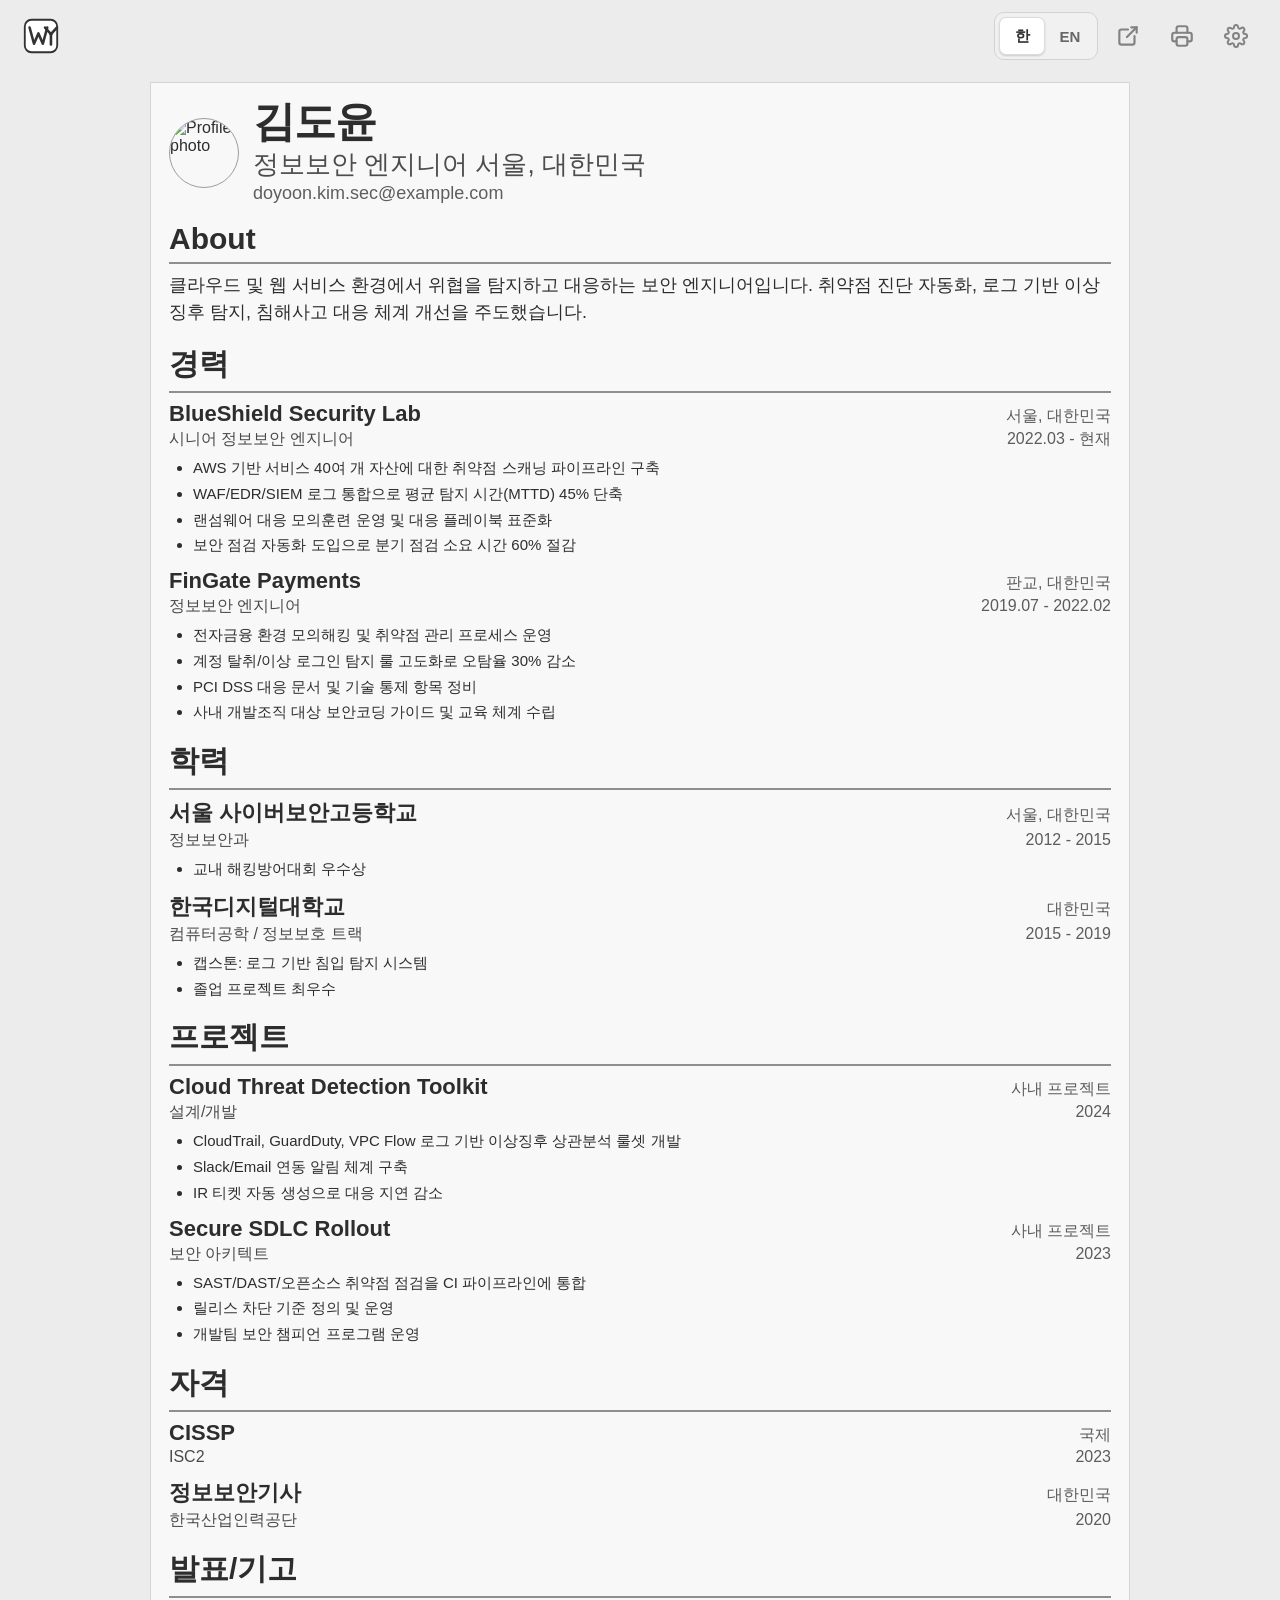
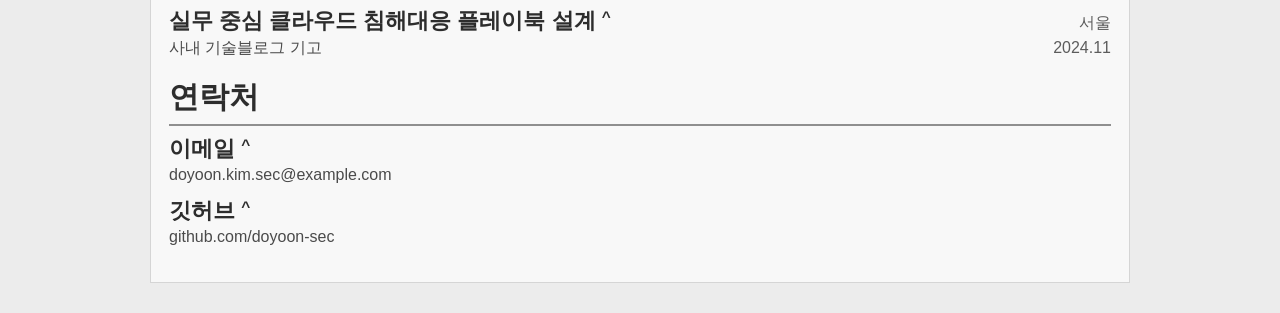
==== index.html @ 059f5628 "feat: build static bilingual security engineer CV with manager tools" ====
<!doctype html>
<html lang="en">
<head>
  <meta charset="UTF-8">
  <meta name="viewport" content="width=device-width, initial-scale=1.0">
  <title>Structured CV</title>
  <meta name="description" content="Structured bilingual CV template with URL parameter controls.">
  <link rel="stylesheet" href="assets/css/style.css">
</head>
<body>
  <header class="topbar">
    <a class="brand-logo" href="./" aria-label="Home">
      <svg width="42" height="42" viewBox="0 0 114 114" fill="none" xmlns="http://www.w3.org/2000/svg">
        <rect x="13" y="13" width="88" height="88" rx="18" fill="white" stroke="#323232" stroke-width="5"></rect>
        <path d="M26 34L38 78L50 50L62 78L74 34" stroke="#323232" stroke-width="7" stroke-linecap="round" stroke-linejoin="round"></path>
        <path d="M68 34L84 52L100 34" stroke="#323232" stroke-width="7" stroke-linecap="round" stroke-linejoin="round"></path>
        <path d="M84 52V80" stroke="#323232" stroke-width="7" stroke-linecap="round"></path>
        <circle cx="84" cy="52" r="4" fill="#323232"></circle>
      </svg>
    </a>
    <nav class="top-actions">
      <div id="lang-toggle-group" class="lang-toggle" aria-label="Language" data-tooltip="언어">
        <button id="lang-ko" class="lang-option" type="button" data-lang="ko">한</button>
        <button id="lang-en" class="lang-option" type="button" data-lang="en">EN</button>
      </div>
      <button id="share-action" class="icon-action" type="button" aria-label="Share" data-tooltip="공유">
        <svg width="24" height="24" viewBox="0 0 24 24" fill="none" stroke="#828282" stroke-width="2" stroke-linecap="round" stroke-linejoin="round">
          <path d="M12 6h-6a2 2 0 0 0 -2 2v10a2 2 0 0 0 2 2h10a2 2 0 0 0 2 -2v-6"></path>
          <path d="M11 13l9 -9"></path>
          <path d="M15 4h5v5"></path>
        </svg>
      </button>
      <button id="print-action" class="icon-action" type="button" aria-label="Print" data-tooltip="인쇄">
        <svg width="24" height="24" viewBox="0 0 24 24" fill="none" stroke="#828282" stroke-width="2" stroke-linecap="round" stroke-linejoin="round">
          <path d="M17 17h2a2 2 0 0 0 2 -2v-4a2 2 0 0 0 -2 -2h-14a2 2 0 0 0 -2 2v4a2 2 0 0 0 2 2h2"></path>
          <path d="M17 9v-4a2 2 0 0 0 -2 -2h-6a2 2 0 0 0 -2 2v4"></path>
          <path d="M7 15a2 2 0 0 1 2 -2h6a2 2 0 0 1 2 2v4a2 2 0 0 1 -2 2h-6a2 2 0 0 1 -2 -2z"></path>
        </svg>
      </button>
      <button id="settings-action" class="icon-action" type="button" aria-label="Settings" data-tooltip="설정">
        <svg width="24" height="24" viewBox="0 0 24 24" fill="none" stroke="#828282" stroke-width="2" stroke-linecap="round" stroke-linejoin="round">
          <path d="M12 15a3 3 0 1 0 0 -6a3 3 0 0 0 0 6z"></path>
          <path d="M19.4 15a1.65 1.65 0 0 0 .33 1.82l.06 .06a2 2 0 1 1 -2.83 2.83l-.06 -.06a1.65 1.65 0 0 0 -1.82 -.33a1.65 1.65 0 0 0 -1 1.51v.17a2 2 0 1 1 -4 0v-.1a1.65 1.65 0 0 0 -1.08 -1.54a1.65 1.65 0 0 0 -1.82 .33l-.06 .06a2 2 0 1 1 -2.83 -2.83l.06 -.06a1.65 1.65 0 0 0 .33 -1.82a1.65 1.65 0 0 0 -1.51 -1h-.17a2 2 0 1 1 0 -4h.1a1.65 1.65 0 0 0 1.54 -1.08a1.65 1.65 0 0 0 -.33 -1.82l-.06 -.06a2 2 0 1 1 2.83 -2.83l.06 .06a1.65 1.65 0 0 0 1.82 .33h.08a1.65 1.65 0 0 0 1 -1.51v-.17a2 2 0 1 1 4 0v.1a1.65 1.65 0 0 0 1.08 1.54a1.65 1.65 0 0 0 1.82 -.33l.06 -.06a2 2 0 1 1 2.83 2.83l-.06 .06a1.65 1.65 0 0 0 -.33 1.82v.08a1.65 1.65 0 0 0 1.51 1h.17a2 2 0 1 1 0 4h-.1a1.65 1.65 0 0 0 -1.54 1.08z"></path>
        </svg>
      </button>
    </nav>
  </header>

  <main id="app" class="layout" aria-live="polite"></main>

  <script src="assets/js/app.js" defer></script>
</body>
</html>
---- assets/css/style.css ----
:root {
  --bg: #ececec;
  --paper: #f8f8f8;
  --line: #bdbdbd;
  --text: #2d2d2d;
  --muted: #6a6a6a;
}

* {
  box-sizing: border-box;
}

body {
  margin: 0;
  background: var(--bg);
  color: var(--text);
  font-family: "Pretendard", "Noto Sans KR", "Segoe UI", sans-serif;
}

.topbar {
  width: 100%;
  margin: 0;
  display: flex;
  justify-content: space-between;
  align-items: center;
  padding: 12px 20px;
}

.brand-logo {
  line-height: 0;
}

.top-actions {
  display: flex;
  gap: 6px;
  align-items: center;
}

.top-actions [data-tooltip] {
  position: relative;
}

.top-actions [data-tooltip]::after {
  content: attr(data-tooltip);
  position: absolute;
  top: calc(100% + 6px);
  left: 50%;
  transform: translateX(-50%) translateY(-2px);
  background: #2f2f2f;
  color: #fff;
  font-size: 11px;
  line-height: 1;
  padding: 5px 7px;
  border-radius: 6px;
  white-space: nowrap;
  opacity: 0;
  visibility: hidden;
  pointer-events: none;
  transition: opacity 0.08s ease, transform 0.08s ease, visibility 0.08s ease;
  z-index: 20;
}

.top-actions [data-tooltip]:hover::after {
  opacity: 1;
  visibility: visible;
  transform: translateX(-50%) translateY(0);
}

.icon-action {
  width: 48px;
  height: 48px;
  border: 1px solid transparent;
  background: transparent;
  border-radius: 10px;
  color: #444;
  display: inline-flex;
  align-items: center;
  justify-content: center;
  cursor: pointer;
  text-decoration: none;
}

.icon-action:hover {
  background: rgba(79, 79, 79, 0.12);
}

.lang-toggle {
  display: inline-flex;
  align-items: center;
  background: #f1f1f1;
  border: 1px solid #d2d2d2;
  border-radius: 10px;
  padding: 4px;
  gap: 2px;
}

.lang-option {
  min-width: 46px;
  height: 38px;
  border: 0;
  border-radius: 7px;
  background: transparent;
  color: #666;
  font-size: 15px;
  font-weight: 700;
  padding: 0 12px;
  cursor: pointer;
  transition: background-color 0.15s ease, color 0.15s ease, box-shadow 0.15s ease;
}

.lang-option:hover {
  background: rgba(79, 79, 79, 0.1);
}

.lang-option.is-active {
  background: #ffffff;
  color: #2f2f2f;
  box-shadow: 0 1px 2px rgba(0, 0, 0, 0.16), inset 0 0 0 1px rgba(79, 79, 79, 0.2);
}

#share-action svg,
#print-action svg {
  width: 32px;
  height: 32px;
}

button,
.button-link {
  border: 1px solid #cccccc;
  background: #fdfdfd;
  border-radius: 6px;
  color: #444;
  font-size: 12px;
  padding: 6px 10px;
  text-decoration: none;
  cursor: pointer;
}

.layout {
  width: min(980px, 94vw);
  margin: 10px auto 30px;
}

.cv-paper {
  background: var(--paper);
  border: 1px solid #d5d5d5;
  padding: 18px;
}

.cv-header {
  margin-bottom: 18px;
}

.cv-header-row {
  display: flex;
  align-items: center;
  gap: 14px;
}

.photo {
  width: 70px;
  height: 70px;
  border-radius: 999px;
  object-fit: cover;
  border: 1px solid #9c9c9c;
}

.cv-name {
  margin: 0;
  font-size: 42px;
  line-height: 1;
  letter-spacing: -0.02em;
}

.cv-roleline {
  margin: 4px 0 1px;
  font-size: 26px;
  color: #4c4c4c;
}

.cv-email {
  margin: 0;
  font-size: 18px;
  color: #5e5e5e;
}

.cv-section {
  margin-bottom: 18px;
}

.cv-section-title {
  margin: 0 0 8px;
  font-size: 30px;
  font-weight: 700;
  padding-bottom: 6px;
  border-bottom: 2px solid #8f8f8f;
}

.cv-about {
  margin: 6px 0 0;
  font-size: 18px;
  line-height: 1.5;
}

.cv-item {
  margin-bottom: 12px;
}

.cv-item-top,
.cv-item-subrow {
  display: flex;
  justify-content: space-between;
  gap: 16px;
  align-items: baseline;
}

.cv-item-title {
  margin: 0;
  font-size: 22px;
  font-weight: 700;
}

.cv-item-loc,
.cv-item-period {
  margin: 0;
  font-size: 16px;
  color: #5c5c5c;
  white-space: nowrap;
}

.cv-item-sub {
  margin: 2px 0 0;
  font-size: 16px;
  color: #4a4a4a;
}

.cv-bullets {
  margin: 7px 0 0;
  padding-left: 24px;
}

.cv-bullets li {
  margin-bottom: 4px;
  font-size: 15px;
  line-height: 1.45;
}

.cv-link {
  color: inherit;
  text-decoration: none;
}

.cv-link:hover {
  text-decoration: underline;
}

.cv-link-icon {
  font-size: 0.7em;
  position: relative;
  top: -0.35em;
}

.manager-grid {
  width: min(1240px, 96vw);
  margin: 16px auto;
  display: grid;
  grid-template-columns: minmax(320px, 420px) 1fr;
  gap: 18px;
}

.card {
  background: #fff;
  border: 1px solid #dedede;
  border-radius: 12px;
  padding: 16px;
}

.manager-panel h1,
.manager-panel h2 {
  margin: 0 0 12px;
}

.hint {
  margin: 0 0 12px;
  color: var(--muted);
  font-size: 14px;
}

.field {
  margin-bottom: 14px;
}

.field label,
.field legend {
  display: block;
  font-weight: 600;
  margin-bottom: 7px;
}

select,
input[type="text"],
textarea {
  width: 100%;
  border: 1px solid #d7d7d7;
  border-radius: 8px;
  padding: 9px 10px;
  font: inherit;
}

textarea {
  resize: vertical;
}

.check-row {
  display: flex;
  gap: 14px;
  flex-wrap: wrap;
}

.check-grid {
  display: grid;
  grid-template-columns: 1fr 1fr;
  gap: 8px;
}

.button-row {
  display: flex;
  gap: 8px;
  flex-wrap: wrap;
}

@media (max-width: 900px) {
  .cv-paper {
    padding: 12px;
  }

  .cv-name {
    font-size: 31px;
  }

  .cv-roleline {
    font-size: 18px;
  }

  .cv-email {
    font-size: 14px;
  }

  .cv-section-title {
    font-size: 22px;
  }

  .cv-item-title {
    font-size: 20px;
  }

  .cv-item-loc,
  .cv-item-period,
  .cv-item-sub,
  .cv-bullets li,
  .cv-about {
    font-size: 15px;
  }

  .cv-item-top,
  .cv-item-subrow {
    flex-direction: column;
    gap: 2px;
  }

  .manager-grid {
    grid-template-columns: 1fr;
  }
}

@media print {
  body {
    background: #fff !important;
  }

  .topbar {
    display: none !important;
  }

  .layout {
    width: 100% !important;
    margin: 0 !important;
    padding: 0 !important;
  }

  .cv-paper {
    border: 0 !important;
    box-shadow: none !important;
    background: #fff !important;
    margin: 0 !important;
    padding: 0 !important;
  }
}
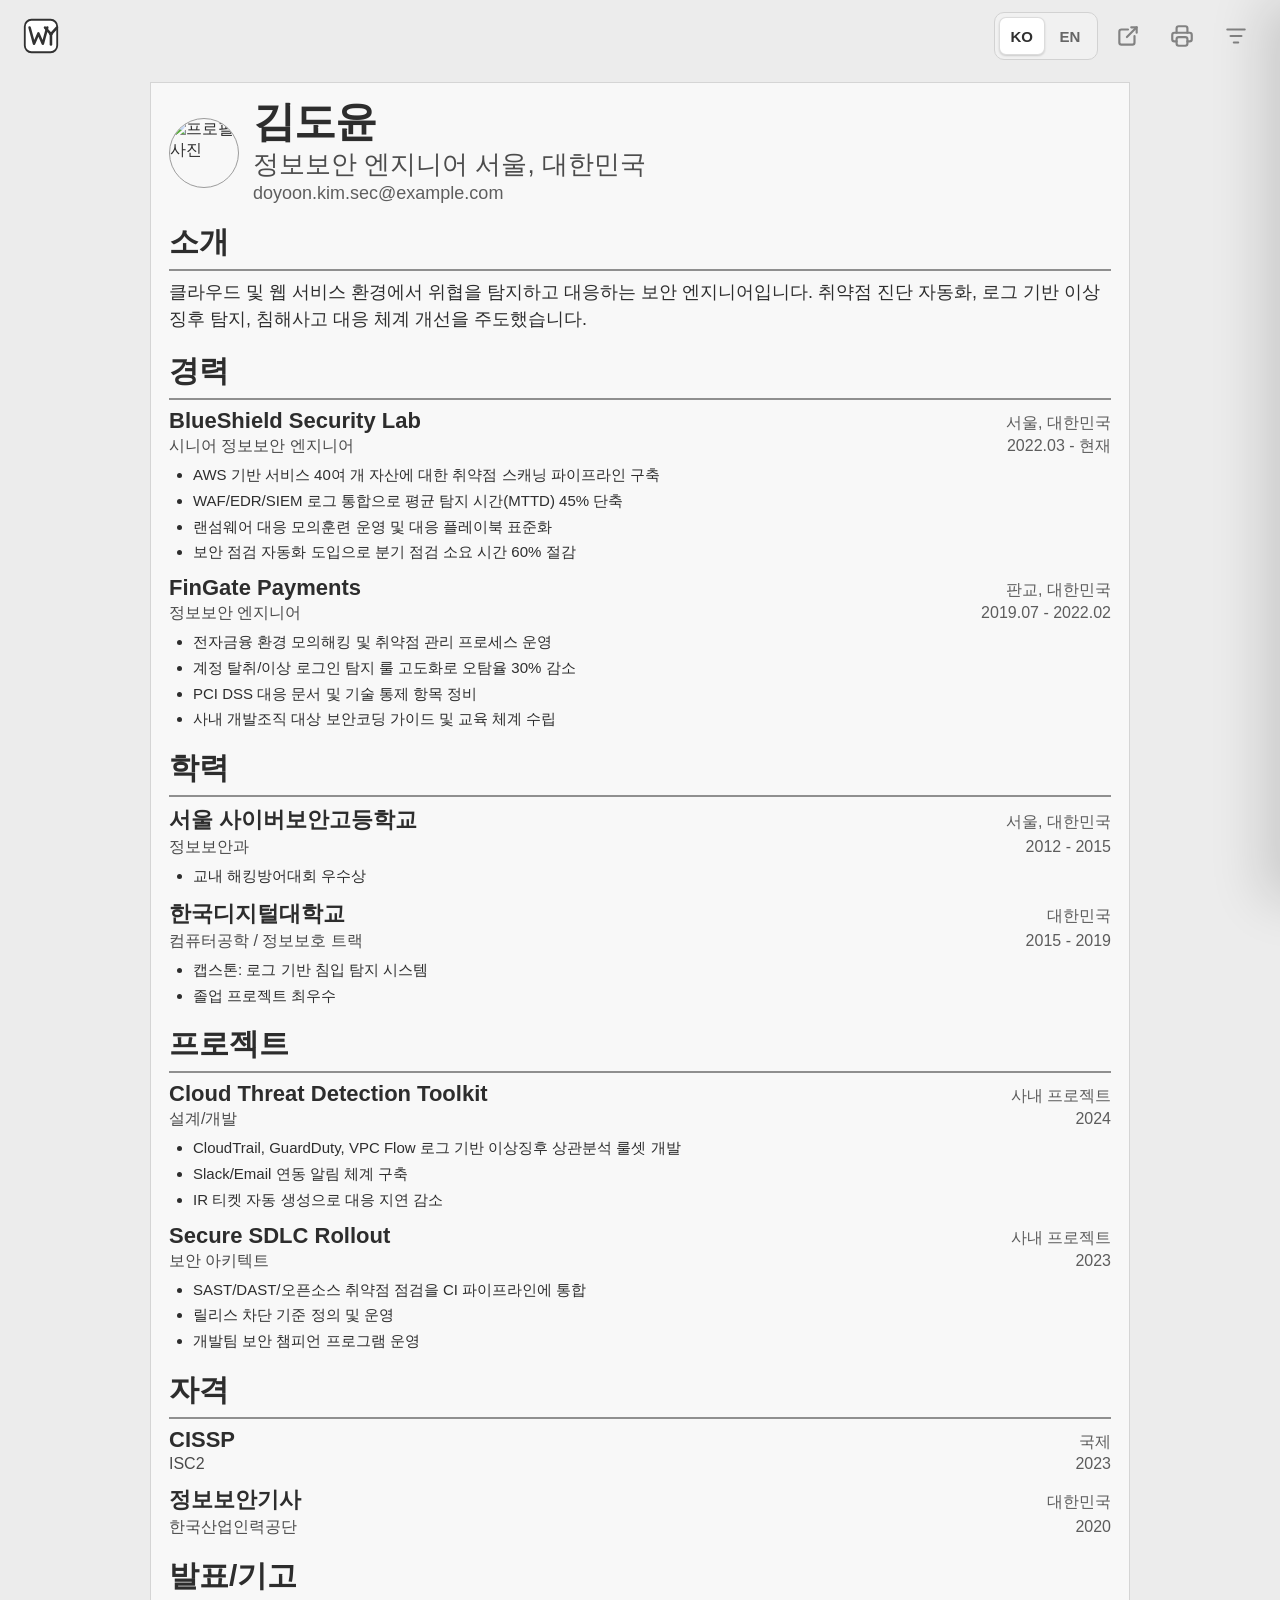
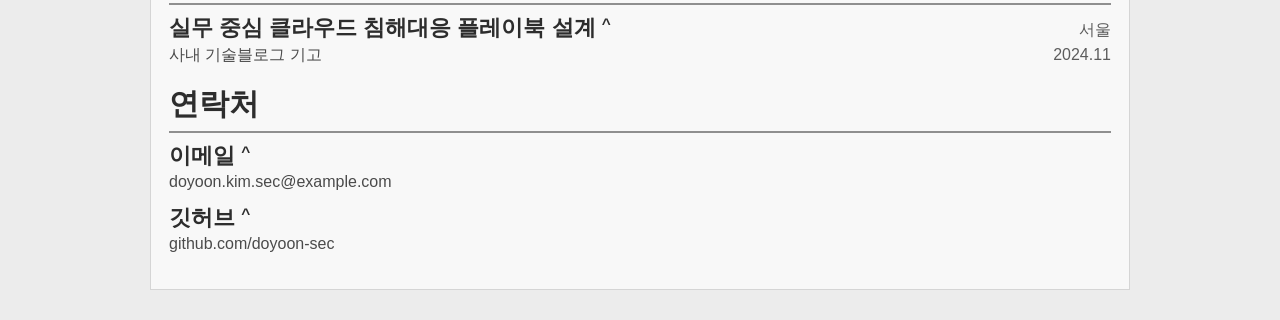
==== commit ca7e0a7d: "Add protected sources and filter loading flow" ====
--- a/index.html
+++ b/index.html
@@ -4,7 +4,7 @@
   <meta charset="UTF-8">
   <meta name="viewport" content="width=device-width, initial-scale=1.0">
   <title>Structured CV</title>
-  <meta name="description" content="Structured bilingual CV template with URL parameter controls.">
+  <meta name="description" content="Structured bilingual CV template with tree-based visibility controls.">
   <link rel="stylesheet" href="assets/css/style.css">
 </head>
 <body>
@@ -19,28 +19,29 @@
       </svg>
     </a>
     <nav class="top-actions">
-      <div id="lang-toggle-group" class="lang-toggle" aria-label="Language" data-tooltip="언어">
-        <button id="lang-ko" class="lang-option" type="button" data-lang="ko">한</button>
+      <div id="lang-toggle-group" class="lang-toggle" aria-label="Language" data-tooltip="Language">
+        <button id="lang-ko" class="lang-option" type="button" data-lang="ko">KO</button>
         <button id="lang-en" class="lang-option" type="button" data-lang="en">EN</button>
       </div>
-      <button id="share-action" class="icon-action" type="button" aria-label="Share" data-tooltip="공유">
+      <button id="share-action" class="icon-action" type="button" aria-label="Share" data-tooltip="Share">
         <svg width="24" height="24" viewBox="0 0 24 24" fill="none" stroke="#828282" stroke-width="2" stroke-linecap="round" stroke-linejoin="round">
           <path d="M12 6h-6a2 2 0 0 0 -2 2v10a2 2 0 0 0 2 2h10a2 2 0 0 0 2 -2v-6"></path>
           <path d="M11 13l9 -9"></path>
           <path d="M15 4h5v5"></path>
         </svg>
       </button>
-      <button id="print-action" class="icon-action" type="button" aria-label="Print" data-tooltip="인쇄">
+      <button id="print-action" class="icon-action" type="button" aria-label="Print" data-tooltip="Print">
         <svg width="24" height="24" viewBox="0 0 24 24" fill="none" stroke="#828282" stroke-width="2" stroke-linecap="round" stroke-linejoin="round">
           <path d="M17 17h2a2 2 0 0 0 2 -2v-4a2 2 0 0 0 -2 -2h-14a2 2 0 0 0 -2 2v4a2 2 0 0 0 2 2h2"></path>
           <path d="M17 9v-4a2 2 0 0 0 -2 -2h-6a2 2 0 0 0 -2 2v4"></path>
           <path d="M7 15a2 2 0 0 1 2 -2h6a2 2 0 0 1 2 2v4a2 2 0 0 1 -2 2h-6a2 2 0 0 1 -2 -2z"></path>
         </svg>
       </button>
-      <button id="settings-action" class="icon-action" type="button" aria-label="Settings" data-tooltip="설정">
+      <button id="settings-action" class="icon-action" type="button" aria-label="Filters" data-tooltip="Filters" aria-expanded="false" aria-controls="filter-drawer">
         <svg width="24" height="24" viewBox="0 0 24 24" fill="none" stroke="#828282" stroke-width="2" stroke-linecap="round" stroke-linejoin="round">
-          <path d="M12 15a3 3 0 1 0 0 -6a3 3 0 0 0 0 6z"></path>
-          <path d="M19.4 15a1.65 1.65 0 0 0 .33 1.82l.06 .06a2 2 0 1 1 -2.83 2.83l-.06 -.06a1.65 1.65 0 0 0 -1.82 -.33a1.65 1.65 0 0 0 -1 1.51v.17a2 2 0 1 1 -4 0v-.1a1.65 1.65 0 0 0 -1.08 -1.54a1.65 1.65 0 0 0 -1.82 .33l-.06 .06a2 2 0 1 1 -2.83 -2.83l.06 -.06a1.65 1.65 0 0 0 .33 -1.82a1.65 1.65 0 0 0 -1.51 -1h-.17a2 2 0 1 1 0 -4h.1a1.65 1.65 0 0 0 1.54 -1.08a1.65 1.65 0 0 0 -.33 -1.82l-.06 -.06a2 2 0 1 1 2.83 -2.83l.06 .06a1.65 1.65 0 0 0 1.82 .33h.08a1.65 1.65 0 0 0 1 -1.51v-.17a2 2 0 1 1 4 0v.1a1.65 1.65 0 0 0 1.08 1.54a1.65 1.65 0 0 0 1.82 -.33l.06 -.06a2 2 0 1 1 2.83 2.83l-.06 .06a1.65 1.65 0 0 0 -.33 1.82v.08a1.65 1.65 0 0 0 1.51 1h.17a2 2 0 1 1 0 4h-.1a1.65 1.65 0 0 0 -1.54 1.08z"></path>
+          <path d="M4 6h16"></path>
+          <path d="M7 12h10"></path>
+          <path d="M10 18h4"></path>
         </svg>
       </button>
     </nav>
@@ -48,6 +49,57 @@
 
   <main id="app" class="layout" aria-live="polite"></main>
 
+  <div id="filter-backdrop" class="filter-backdrop" hidden></div>
+  <aside id="filter-drawer" class="filter-drawer" aria-hidden="true">
+    <div class="filter-drawer-inner">
+      <div class="filter-head">
+        <div>
+          <p class="eyebrow">Control Rail</p>
+          <h2 id="control-title">Tree Filter</h2>
+          <p id="control-hint" class="hint">Select any node from the JSON tree to include or exclude it from the live CV.</p>
+        </div>
+        <button id="close-filters-action" class="icon-action filter-close" type="button" aria-label="Close filters">
+          <svg width="20" height="20" viewBox="0 0 24 24" fill="none" stroke="#828282" stroke-width="2" stroke-linecap="round">
+            <path d="M6 6l12 12"></path>
+            <path d="M18 6l-12 12"></path>
+          </svg>
+        </button>
+      </div>
+
+      <div class="control-actions">
+        <button id="show-all-action" type="button">Show All</button>
+        <button id="collapse-all-action" type="button">Collapse All</button>
+      </div>
+
+      <section class="share-panel">
+        <div class="card-head">
+          <p class="eyebrow">Share Link</p>
+          <h3>Filtered URL</h3>
+          <p class="hint">Copy a shareable URL with the current filter state.</p>
+        </div>
+        <textarea id="share-url-output" class="share-url-output" rows="3" readonly></textarea>
+        <label id="share-password-row" class="share-option" hidden>
+          <input id="include-password-toggle" type="checkbox">
+          <span>Include `pw` parameter</span>
+        </label>
+        <div class="control-actions">
+          <button id="copy-filter-link-action" type="button">Copy Filter Link</button>
+        </div>
+      </section>
+
+      <div id="tree-controls" class="tree-root" aria-live="polite"></div>
+
+      <section class="source-card">
+        <div class="card-head">
+          <p class="eyebrow">Source View</p>
+          <h3 id="source-title">resume.json</h3>
+          <p id="source-subtitle" class="hint">Select a node to inspect the original source payload.</p>
+        </div>
+        <pre id="source-view" class="source-view"></pre>
+      </section>
+    </div>
+  </aside>
+
   <script src="assets/js/app.js" defer></script>
 </body>
 </html>
--- a/assets/css/style.css
+++ b/assets/css/style.css
@@ -4,6 +4,9 @@
   --line: #bdbdbd;
   --text: #2d2d2d;
   --muted: #6a6a6a;
+  --drawer-bg: rgba(255, 255, 255, 0.92);
+  --drawer-line: rgba(45, 45, 45, 0.12);
+  --accent: #b14f2c;
 }
 
 * {
@@ -119,7 +122,8 @@
 }
 
 #share-action svg,
-#print-action svg {
+#print-action svg,
+#settings-action svg {
   width: 32px;
   height: 32px;
 }
@@ -260,73 +264,199 @@
   top: -0.35em;
 }
 
-.manager-grid {
-  width: min(1240px, 96vw);
-  margin: 16px auto;
-  display: grid;
-  grid-template-columns: minmax(320px, 420px) 1fr;
-  gap: 18px;
-}
-
-.card {
-  background: #fff;
-  border: 1px solid #dedede;
-  border-radius: 12px;
-  padding: 16px;
-}
-
-.manager-panel h1,
-.manager-panel h2 {
-  margin: 0 0 12px;
+.filter-backdrop {
+  position: fixed;
+  inset: 0;
+  background: rgba(22, 22, 22, 0.32);
+  z-index: 40;
+}
+
+.filter-drawer {
+  position: fixed;
+  top: 0;
+  right: 0;
+  width: min(420px, 92vw);
+  height: 100vh;
+  background: var(--drawer-bg);
+  border-left: 1px solid var(--drawer-line);
+  box-shadow: -18px 0 50px rgba(0, 0, 0, 0.14);
+  backdrop-filter: blur(16px);
+  transform: translateX(100%);
+  transition: transform 0.18s ease;
+  z-index: 50;
+}
+
+.filter-drawer.is-open {
+  transform: translateX(0);
+}
+
+.filter-drawer-inner {
+  height: 100%;
+  overflow: hidden;
+  padding: 18px;
+  display: flex;
+  flex-direction: column;
+}
+
+.filter-head {
+  display: flex;
+  justify-content: space-between;
+  gap: 12px;
+  align-items: flex-start;
+  margin-bottom: 12px;
+}
+
+.filter-close {
+  flex: 0 0 auto;
+}
+
+.eyebrow {
+  margin: 0 0 6px;
+  font-size: 11px;
+  font-weight: 700;
+  letter-spacing: 0.18em;
+  text-transform: uppercase;
+  color: var(--accent);
 }
 
 .hint {
-  margin: 0 0 12px;
+  margin: 8px 0 0;
   color: var(--muted);
   font-size: 14px;
-}
-
-.field {
-  margin-bottom: 14px;
-}
-
-.field label,
-.field legend {
-  display: block;
-  font-weight: 600;
-  margin-bottom: 7px;
-}
-
-select,
-input[type="text"],
-textarea {
+  line-height: 1.45;
+}
+
+.control-actions {
+  display: flex;
+  gap: 8px;
+  flex-wrap: wrap;
+  margin: 0 0 14px;
+}
+
+.share-panel {
+  margin-bottom: 16px;
+  padding: 10px 0 4px;
+  border-top: 1px solid rgba(45, 45, 45, 0.08);
+  border-bottom: 1px solid rgba(45, 45, 45, 0.08);
+}
+
+.share-url-output {
   width: 100%;
   border: 1px solid #d7d7d7;
   border-radius: 8px;
   padding: 9px 10px;
   font: inherit;
-}
-
-textarea {
-  resize: vertical;
-}
-
-.check-row {
-  display: flex;
-  gap: 14px;
-  flex-wrap: wrap;
-}
-
-.check-grid {
+  resize: none;
+  background: #fff;
+  color: var(--text);
+  margin: 8px 0 10px;
+}
+
+.share-option {
+  display: flex;
+  align-items: center;
+  gap: 8px;
+  margin: 0 0 10px;
+  font-size: 13px;
+  color: var(--text);
+}
+
+.share-option input {
+  margin: 0;
+}
+
+.tree-root {
   display: grid;
-  grid-template-columns: 1fr 1fr;
+  gap: 2px;
+  margin-bottom: 18px;
+  flex: 1 1 auto;
+  min-height: 0;
+  overflow: auto;
+}
+
+.tree-node {
+  --depth: 0;
+}
+
+.tree-branch {
+  border-left: 1px solid rgba(45, 45, 45, 0.08);
+  margin-left: 8px;
+}
+
+.tree-branch > summary {
+  list-style: none;
+}
+
+.tree-branch > summary::-webkit-details-marker {
+  display: none;
+}
+
+.tree-row {
+  margin-left: calc(var(--depth) * 10px);
+  display: flex;
+  align-items: center;
   gap: 8px;
-}
-
-.button-row {
-  display: flex;
-  gap: 8px;
-  flex-wrap: wrap;
+  min-height: 34px;
+  border-radius: 8px;
+  padding: 3px 8px;
+}
+
+.tree-row.is-selected {
+  background: rgba(177, 79, 44, 0.08);
+}
+
+.tree-check {
+  margin: 0;
+  width: 16px;
+  height: 16px;
+  accent-color: var(--accent);
+}
+
+.tree-label {
+  flex: 1;
+  text-align: left;
+  border: 0;
+  background: transparent;
+  padding: 0;
+  color: var(--text);
+  font-size: 13px;
+  line-height: 1.4;
+}
+
+.tree-children {
+  display: grid;
+  gap: 2px;
+  padding-bottom: 4px;
+}
+
+.source-card {
+  flex: 0 0 auto;
+  padding-top: 8px;
+  border-top: 1px solid rgba(45, 45, 45, 0.08);
+}
+
+.card-head h3 {
+  margin: 0;
+  font-size: 18px;
+}
+
+.source-view {
+  margin: 10px 0 0;
+  background: #221b15;
+  color: #f5e9dc;
+  border-radius: 12px;
+  padding: 12px;
+  min-height: 200px;
+  max-height: 34vh;
+  overflow: auto;
+  font-family: "Cascadia Code", "Consolas", monospace;
+  font-size: 12px;
+  line-height: 1.5;
+}
+
+.manager-simple {
+  width: min(860px, calc(100vw - 32px));
+  margin: 18px auto 48px;
 }
 
 @media (max-width: 900px) {
@@ -367,10 +497,6 @@
     flex-direction: column;
     gap: 2px;
   }
-
-  .manager-grid {
-    grid-template-columns: 1fr;
-  }
 }
 
 @media print {
@@ -378,7 +504,9 @@
     background: #fff !important;
   }
 
-  .topbar {
+  .topbar,
+  .filter-backdrop,
+  .filter-drawer {
     display: none !important;
   }
 
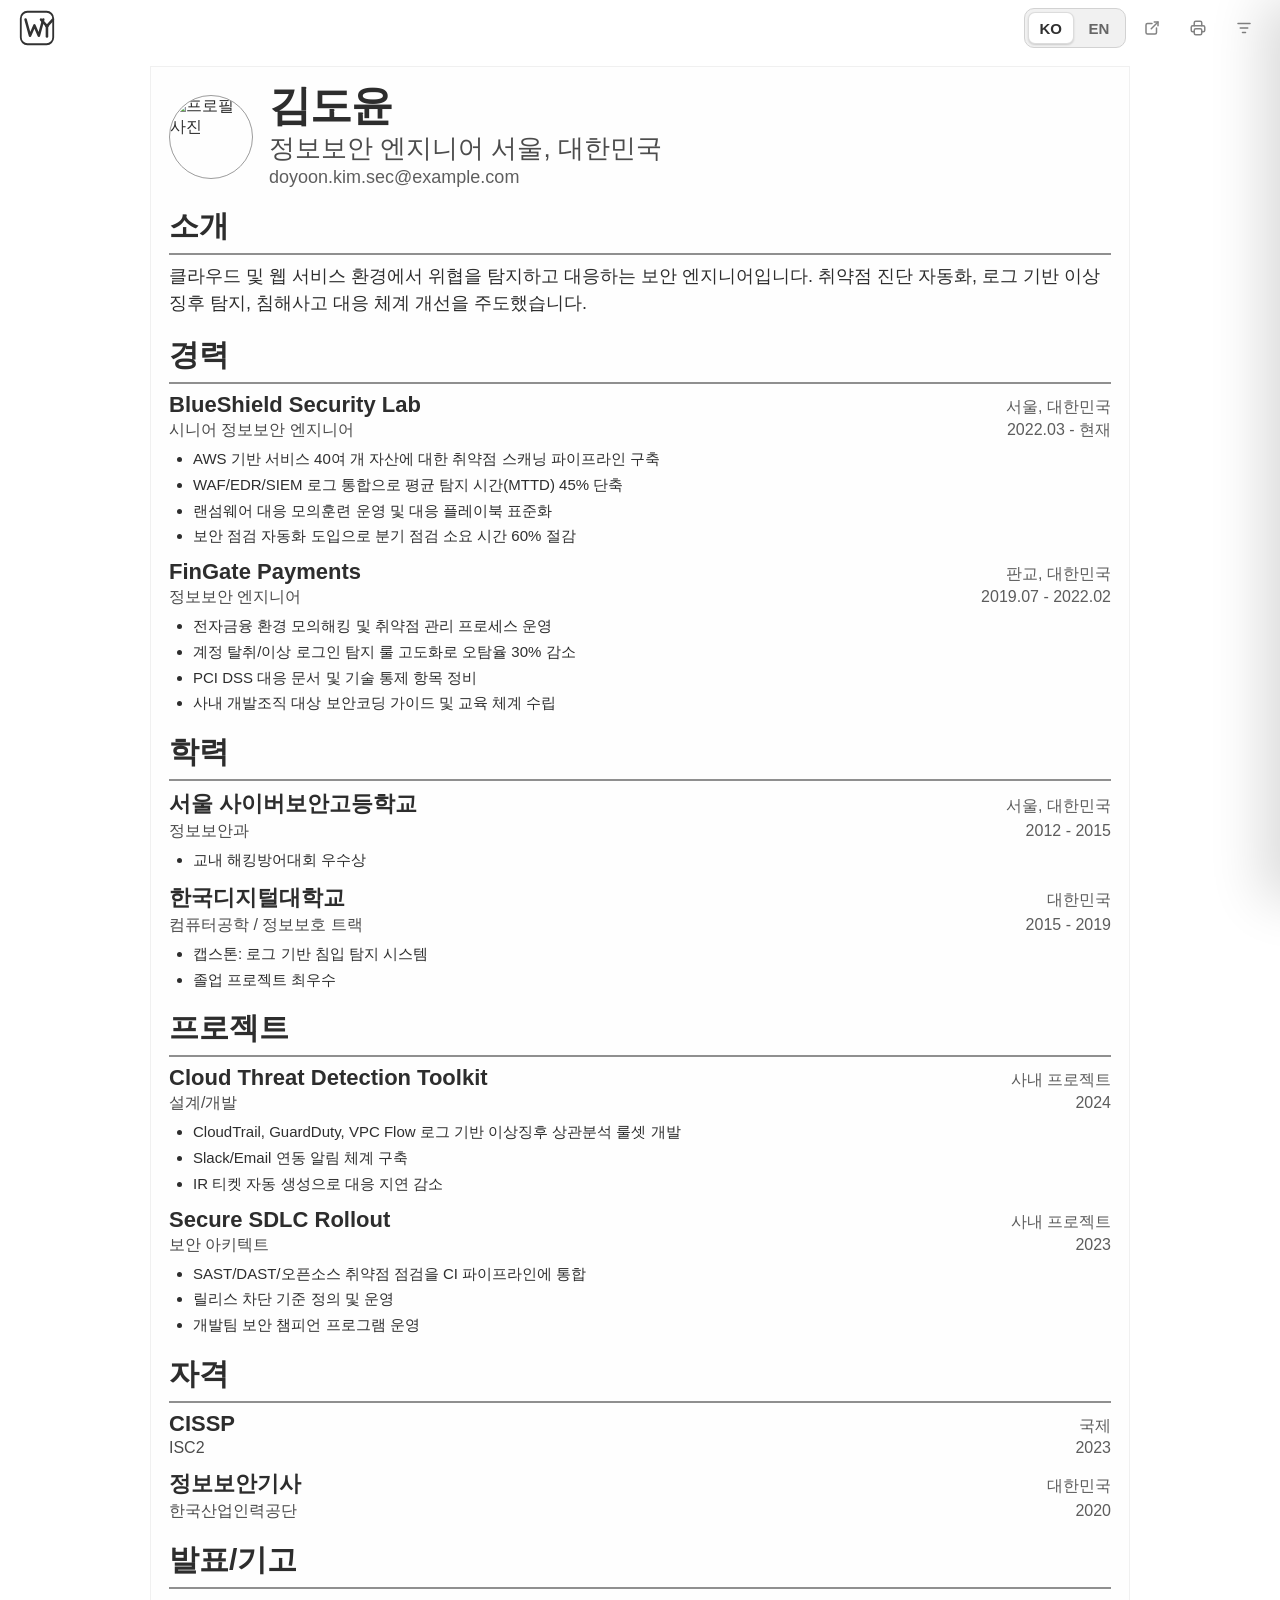
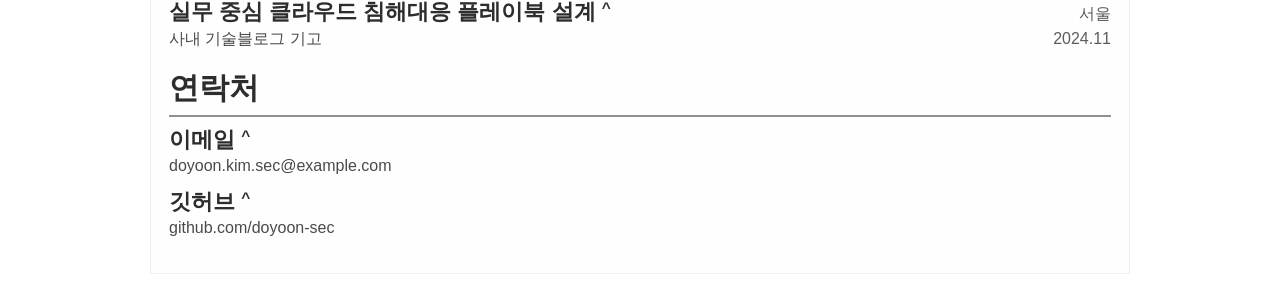
==== commit d942dce5: "Update CV assets and track Refer files" ====
--- a/index.html
+++ b/index.html
@@ -24,21 +24,21 @@
         <button id="lang-en" class="lang-option" type="button" data-lang="en">EN</button>
       </div>
       <button id="share-action" class="icon-action" type="button" aria-label="Share" data-tooltip="Share">
-        <svg width="24" height="24" viewBox="0 0 24 24" fill="none" stroke="#828282" stroke-width="2" stroke-linecap="round" stroke-linejoin="round">
+        <svg width="34" height="34" viewBox="0 0 24 24" fill="none" stroke="#828282" stroke-width="2" stroke-linecap="round" stroke-linejoin="round">
           <path d="M12 6h-6a2 2 0 0 0 -2 2v10a2 2 0 0 0 2 2h10a2 2 0 0 0 2 -2v-6"></path>
           <path d="M11 13l9 -9"></path>
           <path d="M15 4h5v5"></path>
         </svg>
       </button>
       <button id="print-action" class="icon-action" type="button" aria-label="Print" data-tooltip="Print">
-        <svg width="24" height="24" viewBox="0 0 24 24" fill="none" stroke="#828282" stroke-width="2" stroke-linecap="round" stroke-linejoin="round">
+        <svg width="34" height="34" viewBox="0 0 24 24" fill="none" stroke="#828282" stroke-width="2" stroke-linecap="round" stroke-linejoin="round">
           <path d="M17 17h2a2 2 0 0 0 2 -2v-4a2 2 0 0 0 -2 -2h-14a2 2 0 0 0 -2 2v4a2 2 0 0 0 2 2h2"></path>
           <path d="M17 9v-4a2 2 0 0 0 -2 -2h-6a2 2 0 0 0 -2 2v4"></path>
           <path d="M7 15a2 2 0 0 1 2 -2h6a2 2 0 0 1 2 2v4a2 2 0 0 1 -2 2h-6a2 2 0 0 1 -2 -2z"></path>
         </svg>
       </button>
       <button id="settings-action" class="icon-action" type="button" aria-label="Filters" data-tooltip="Filters" aria-expanded="false" aria-controls="filter-drawer">
-        <svg width="24" height="24" viewBox="0 0 24 24" fill="none" stroke="#828282" stroke-width="2" stroke-linecap="round" stroke-linejoin="round">
+        <svg width="34" height="34" viewBox="0 0 24 24" fill="none" stroke="#828282" stroke-width="2" stroke-linecap="round" stroke-linejoin="round">
           <path d="M4 6h16"></path>
           <path d="M7 12h10"></path>
           <path d="M10 18h4"></path>
--- a/assets/css/style.css
+++ b/assets/css/style.css
@@ -1,6 +1,6 @@
 :root {
-  --bg: #ececec;
-  --paper: #f8f8f8;
+  --bg: #ffffff;
+  --paper: #fefefe;
   --line: #bdbdbd;
   --text: #2d2d2d;
   --muted: #6a6a6a;
@@ -26,7 +26,7 @@
   display: flex;
   justify-content: space-between;
   align-items: center;
-  padding: 12px 20px;
+  padding: 7px 16px;
 }
 
 .brand-logo {
@@ -70,8 +70,8 @@
 }
 
 .icon-action {
-  width: 48px;
-  height: 48px;
+  width: 40px;
+  height: 40px;
   border: 1px solid transparent;
   background: transparent;
   border-radius: 10px;
@@ -93,13 +93,13 @@
   background: #f1f1f1;
   border: 1px solid #d2d2d2;
   border-radius: 10px;
-  padding: 4px;
+  padding: 3px;
   gap: 2px;
 }
 
 .lang-option {
   min-width: 46px;
-  height: 38px;
+  height: 32px;
   border: 0;
   border-radius: 7px;
   background: transparent;
@@ -121,11 +121,11 @@
   box-shadow: 0 1px 2px rgba(0, 0, 0, 0.16), inset 0 0 0 1px rgba(79, 79, 79, 0.2);
 }
 
-#share-action svg,
-#print-action svg,
-#settings-action svg {
-  width: 32px;
-  height: 32px;
+.topbar #share-action svg,
+.topbar #print-action svg,
+.topbar #settings-action svg {
+  width: 34px;
+  height: 34px;
 }
 
 button,
@@ -147,7 +147,7 @@
 
 .cv-paper {
   background: var(--paper);
-  border: 1px solid #d5d5d5;
+  border: 1px solid #f0f0f0;
   padding: 18px;
 }
 
@@ -158,12 +158,12 @@
 .cv-header-row {
   display: flex;
   align-items: center;
-  gap: 14px;
+  gap: 16px;
 }
 
 .photo {
-  width: 70px;
-  height: 70px;
+  width: 84px;
+  height: 84px;
   border-radius: 999px;
   object-fit: cover;
   border: 1px solid #9c9c9c;
